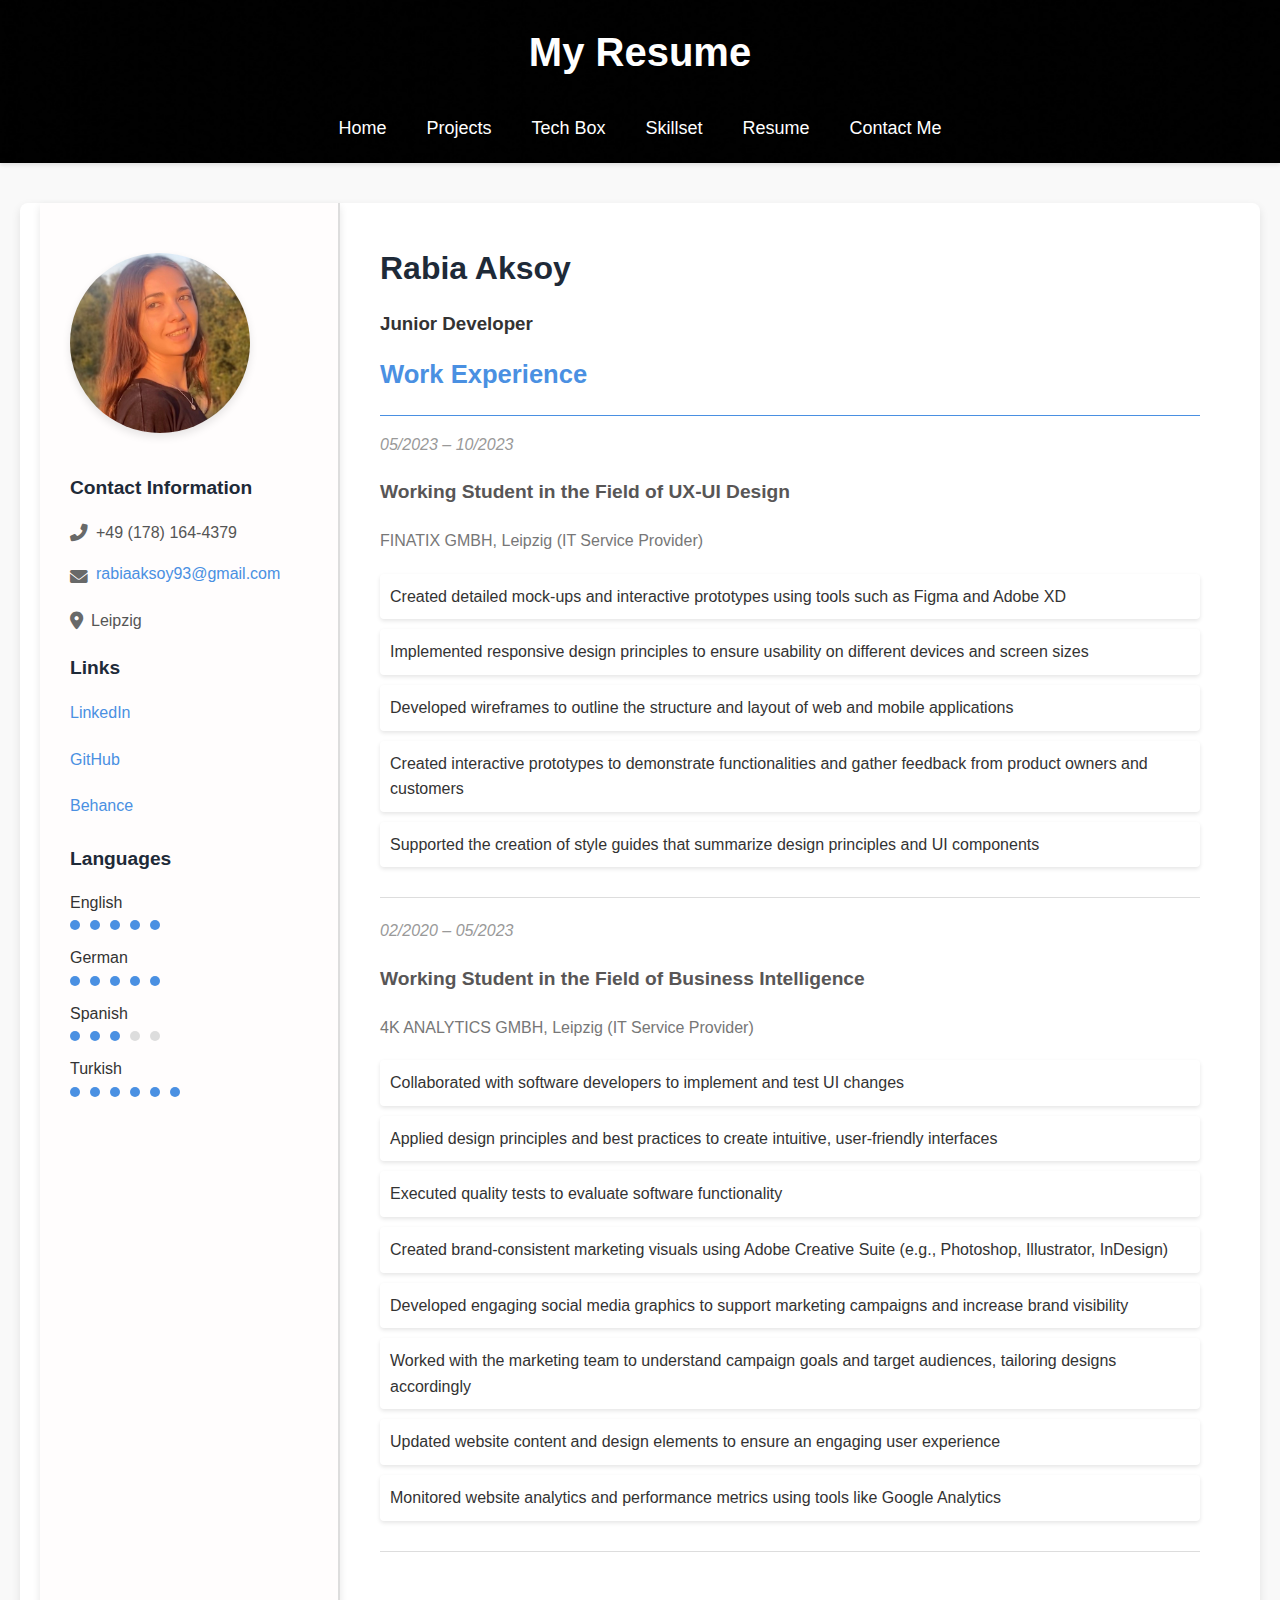
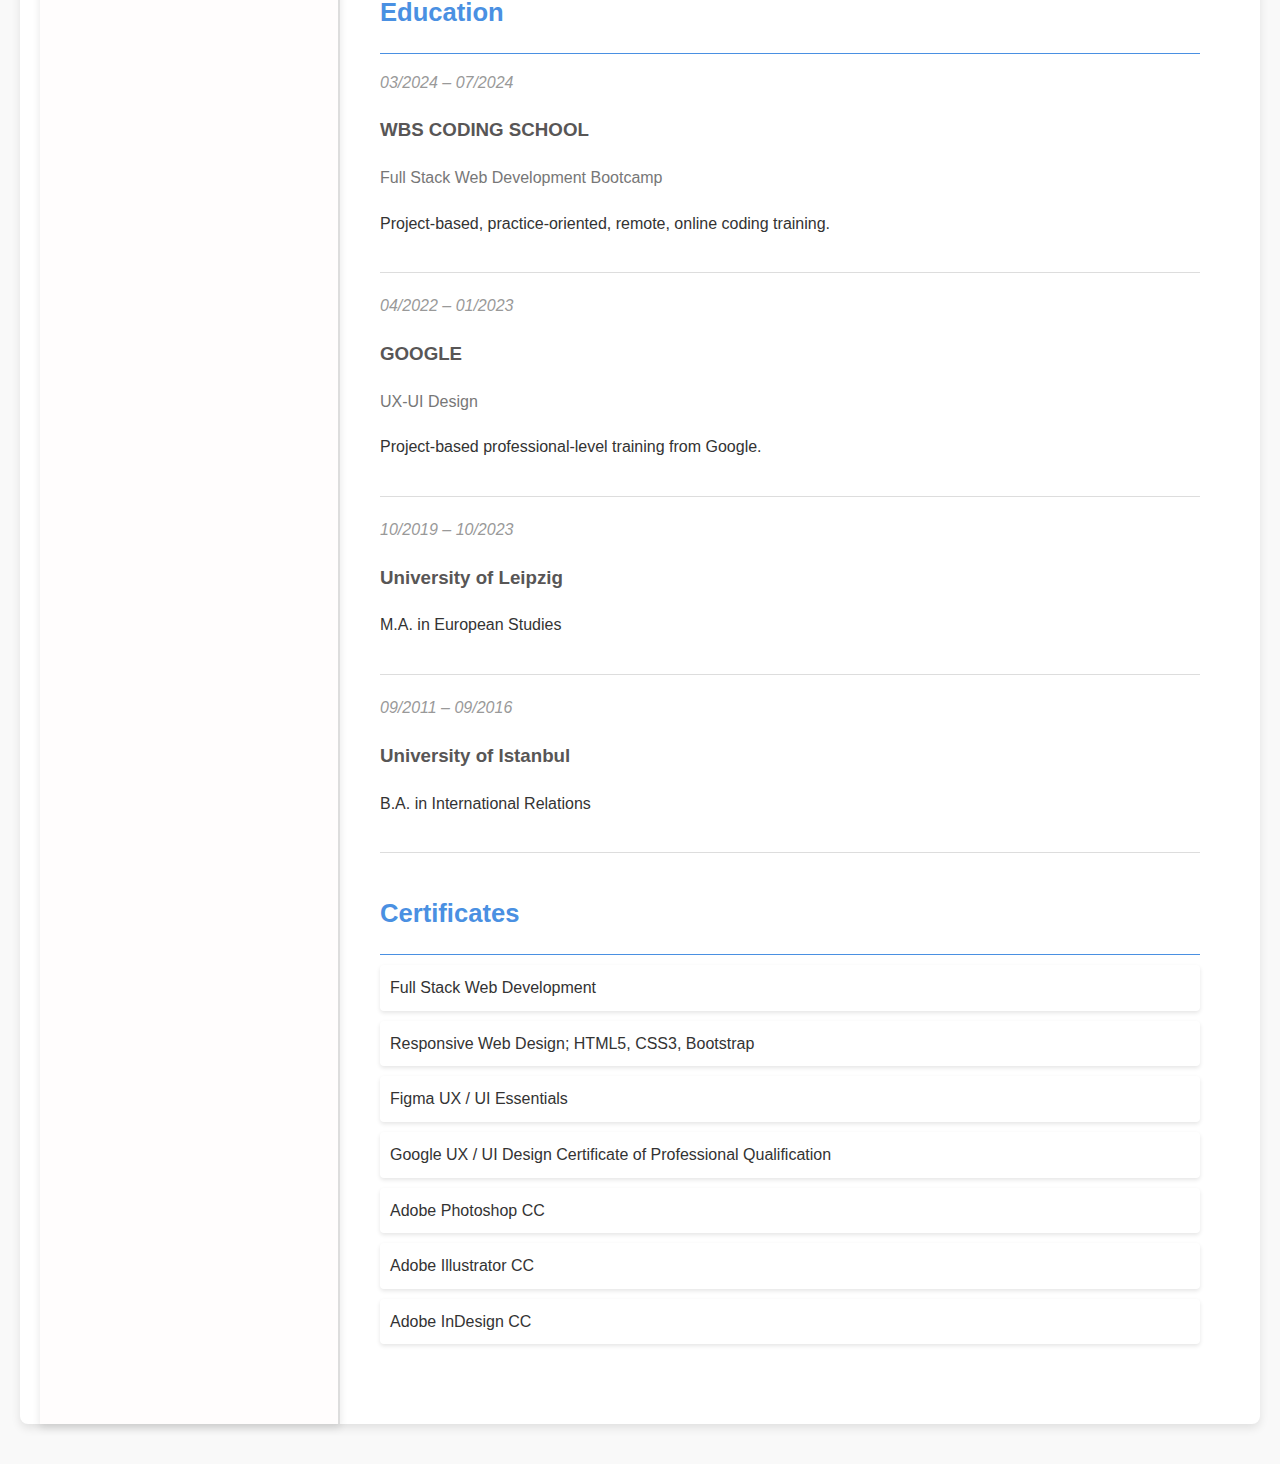
==== resume.html @ 798db16d "last" ====
<!DOCTYPE html>
<html lang="en">
<head>
    <meta charset="UTF-8">
    <meta name="viewport" content="width=device-width, initial-scale=1.0">
    <title>My Resume</title>
    <link rel="stylesheet" href="styles.css">
    <link rel="stylesheet" href="https://cdnjs.cloudflare.com/ajax/libs/font-awesome/6.0.0-beta3/css/all.min.css">
</head>
<body>
    <header>
        <h1>My Resume</h1>
        <nav>
            <ul>
                <li><a href="index.html">Home</a></li>
                <li><a href="index.html#projects">Projects</a></li>
                <li><a href="index.html#technologies">Tech Box</a></li>
                <li><a href="index.html#skills">Skillset</a></li>
                <li><a href="resume.html">Resume</a></li>
                <li><a href="index.html#contact">Contact Me</a></li>
            </ul>
        </nav>
    </header>
    <main class="resume-container">
        <aside class="sidebar">
            <div class="profile-photo">
                <img src="images/profile.jpg" alt="Profile Photo">
            </div>
            <div class="sidebar-content">
                    <h3>Contact Information</h3>
                    <p><i class="fas fa-phone-alt"></i> +49 (178) 164-4379</p>
                    <p><i class="fas fa-envelope"></i> <a href="mailto:rabiaaksoy93@gmail.com">rabiaaksoy93@gmail.com</a></p>
                    <p><i class="fas fa-map-marker-alt"></i> Leipzig</p>

                <h3>Links</h3>
                <p><a href="https://www.linkedin.com/in/rabia-aksy" target="_blank">LinkedIn</a></p>
                <p><a href="https://github.com/rbksy" target="_blank">GitHub</a></p>
                <p><a href="https://www.behance.net/rabiaaksoy" target="_blank">Behance</a></p>
                
               <!-- Languages Section -->
<div class="languages-section">
    <h3>Languages</h3>
    <ul class="language-list">
        <li>
            <span>English</span>
            <div class="dots">
                <span class="dot filled"></span>
                <span class="dot filled"></span>
                <span class="dot filled"></span>
                <span class="dot filled"></span>
                <span class="dot filled"></span>
            </div>
        </li>
        <li>
            <span>German</span>
            <div class="dots">
                <span class="dot filled"></span>
                <span class="dot filled"></span>
                <span class="dot filled"></span>
                <span class="dot filled"></span>
                <span class="dot filled"></span>
            </div>
        </li>
        <li>
            <span>Spanish</span>
            <div class="dots">
                <span class="dot filled"></span>
                <span class="dot filled"></span>
                <span class="dot filled"></span>
                <span class="dot"></span>
                <span class="dot"></span>
            </div>
        </li>
        <li>
            <span>Turkish</span>
            <div class="dots">
                <span class="dot filled"></span>
                <span class="dot filled"></span>
                <span class="dot filled"></span>
                <span class="dot filled"></span>
                <span class="dot filled"></span>
                <span class="dot filled"></span>
            </div>
        </li>
    </ul>
</div>
            </div>
        </aside>

        <section class="main-content">
            <h2>Rabia Aksoy</h2>
            <h3>Junior Developer</h3>

            <div class="resume-section">
                <h2>Work Experience</h2>
                <div class="experience">
                    <p class="date">05/2023 – 10/2023</p>
                    <h4>Working Student in the Field of UX-UI Design</h4>
                    <h5>FINATIX GMBH, Leipzig (IT Service Provider)</h5>
                    <ul>
                        <li>Created detailed mock-ups and interactive prototypes using tools such as Figma and Adobe XD</li>
                        <li>Implemented responsive design principles to ensure usability on different devices and screen sizes</li>
                        <li>Developed wireframes to outline the structure and layout of web and mobile applications</li>
                        <li>Created interactive prototypes to demonstrate functionalities and gather feedback from product owners and customers</li>
                        <li>Supported the creation of style guides that summarize design principles and UI components</li>
                    </ul>
                </div>
                <div class="experience">
                    <p class="date">02/2020 – 05/2023</p>
                    <h4>Working Student in the Field of Business Intelligence</h4>
                    <h5>4K ANALYTICS GMBH, Leipzig (IT Service Provider)</h5>
                    <ul>
                        <li>Collaborated with software developers to implement and test UI changes</li>
                        <li>Applied design principles and best practices to create intuitive, user-friendly interfaces</li>
                        <li>Executed quality tests to evaluate software functionality</li>
                        <li>Created brand-consistent marketing visuals using Adobe Creative Suite (e.g., Photoshop, Illustrator, InDesign)</li>
                        <li>Developed engaging social media graphics to support marketing campaigns and increase brand visibility</li>
                        <li>Worked with the marketing team to understand campaign goals and target audiences, tailoring designs accordingly</li>
                        <li>Updated website content and design elements to ensure an engaging user experience</li>
                        <li>Monitored website analytics and performance metrics using tools like Google Analytics</li>
                    </ul>
                </div>
            </div>

            <div class="resume-section">
                <h2>Education</h2>
                <div class="education">
                    <p class="date">03/2024 – 07/2024</p>
                    <h3>WBS CODING SCHOOL</h3>
                    <h5>Full Stack Web Development Bootcamp</h5>
                    <p>Project-based, practice-oriented, remote, online coding training.</p>
                </div>
                <div class="education">
                    <p class="date">04/2022 – 01/2023</p>
                    <h3>GOOGLE</h3>
                    <h5>UX-UI Design</h5>
                    <p>Project-based professional-level training from Google.</p>
                </div>
                <div class="education">
                    <p class="date">10/2019 – 10/2023</p>
                    <h3>University of Leipzig</h3>
                    <p>M.A. in European Studies</p>
                </div>
                <div class="education">
                    <p class="date">09/2011 – 09/2016</p>
                    <h3>University of Istanbul</h3>
                    <p>B.A. in International Relations</p>
                </div>
            </div>

            <div class="resume-section">
                <h2>Certificates</h2>
                <ul>
                    <li>Full Stack Web Development</li>
                    <li>Responsive Web Design; HTML5, CSS3, Bootstrap</li>
                    <li>Figma UX / UI Essentials</li>
                    <li>Google UX / UI Design Certificate of Professional Qualification</li>
                    <li>Adobe Photoshop CC</li>
                    <li>Adobe Illustrator CC</li>
                    <li>Adobe InDesign CC</li>
                </ul>                
            </div>
        </section>
    </main>
</body>
</html>
---- styles.css ----
/* General Styles */
body {
    font-family: 'Poppins', Arial, sans-serif;
    margin: 0;
    padding: 0;
    background-color: #f9f9f9;
    color: #333;
    line-height: 1.6;
}

h1, h2, h3, h4, h5, h6 {
    margin: 0 0 15px;
}

h1 {
    font-size: 2.5em;
    font-weight: bold;
    color: #ffffff;
}

h2 {
    font-size: 2em;
    margin-bottom: 15px; 
    color: #1e2a38;
}

/* Toggle Button */
.toggle-btn {
    background: none;
    border: none;
    cursor: pointer;
    outline: none;
    position: absolute;
    top: 40px;
    right: 40px; 
    font-size: 24px;
    color: #ffffff; 
    transition: color 0.3s, transform 0.3s;
}

/* Hover and Active States */
.toggle-btn:hover,
.toggle-btn:focus {
    color: #f4c542; 
}

.toggle-btn.active {
    transform: rotate(20deg); 
}

/* Dark Mode Specific Styling */
body.dark-mode .toggle-btn {
    color: #f4c542; 
}

body.dark-mode .toggle-btn:hover,
body.dark-mode .toggle-btn:focus {
    color: #ffffff; 
}



/* Header */
header {
    background-image: url('images/header.png');
    background-size: cover; 
    background-position: center; 
    background-repeat: no-repeat;
    color: #ffffff;
    padding: 80px; 
    text-align: center;
    box-shadow: 0 2px 4px rgba(0, 0, 0, 0.1);
    min-height: 120px; 
    padding: 20px;
}


header h1 {
    margin-bottom: 30px; 
}

nav ul {
    list-style: none;
    padding: 0;
    margin: 0;
    display: flex;
    justify-content: center;
}

nav ul li {
    margin: 0 20px; 
}

nav ul li a {
    color: #ffffff; 
    text-decoration: none;
    font-size: large;
    font-weight: 500;
    transition: color 0.3s;
}

nav ul li a:hover {
    color: #4a90e2;
}

/* Main Content */
main {
    max-width: 1100px;
    margin: 60px auto; 
    padding: 0 20px;
}

/* About Section */
.about-content {
    display: flex;
    flex-wrap: wrap;
    align-items: center;
    gap: 20px;
    background: #ffffff;
    padding: 20px;
    border-radius: 8px;
    box-shadow: 0 0 10px rgba(0, 0, 0, 0.1);
}

.about-content div {
    flex: 1;
}

/* Projects Section */
#projects {
    margin: 60px 0;
}

#projects h2 {
    margin-top: 60px; 
    margin-bottom: 30px; 
    color: #1e2a38; 
}

#project-list {
    display: grid;
    grid-template-columns: repeat(auto-fit, minmax(300px, 1fr));
    gap: 20px;
}

#project-list .project {
    background-color: #ffffff;
    padding: 20px;
    border-radius: 8px;
    box-shadow: 0 0 10px rgba(0, 0, 0, 0.1);
    transition: transform 0.3s;
}

#project-list .project:hover {
    transform: translateY(-5px);
}

#project-list .project a {
    color: #4a90e2; 
    text-decoration: none;
    font-weight: bold;
    transition: color 0.3s;
}

#project-list .project a:hover {
    color: #1e2a38;
}

/* Technologies Section */
#technologies {
    margin: 80px 0;
    padding: 20px; 
    background: #f4f4f4; 
    border-radius: 8px;
    box-shadow: 0 4px 8px rgba(0, 0, 0, 0.1);
}

#technologies h2 {
    margin-bottom: 30px; 
    font-size: 2em; 
    color: #1e2a38; 
    padding-bottom: 10px; 
}


#technologies ul {
    list-style: none;
    padding-left: 0;
}

#technologies li {
    background: #ffffff; 
    padding: 15px; 
    margin-bottom: 15px; 
    border-radius: 8px;
    box-shadow: 0 2px 5px rgba(0, 0, 0, 0.1); 
    transition: transform 0.3s, box-shadow 0.3s;
    display: flex;
    align-items: center;
}

#technologies li:hover {
    transform: translateY(-5px); 
    box-shadow: 0 4px 8px rgba(0, 0, 0, 0.2); 
}

#technologies li strong {
    color: #333; 
    font-size: 1.2em; 
    margin-right: 10px;
}

#technologies li i, #technologies li .icon {
    font-size: 1.5em;
    margin-right: 5px;
    margin-left: 20px;
}

/* Specific Icon Colors */
.html-icon {
    color: #E34F26; 
}

.css-icon {
    color: #1572B6; 
}

.js-icon {
    color: #F7DF1E; 
}

.react-icon {
    color: #61DAFB; 
}

.node-icon {
    color: #339933;
}

.express-icon {
    color: #000000;
}

.git-icon {
    color: #F05032;
}

.sql-icon {
    color: #336791; 
}

/* SVG Icons */
.icon {
    width: 24px; 
    height: 24px;
    vertical-align: middle;
}



/* Skills Section */
.skills-section {
    display: flex;
    flex-wrap: wrap;
    gap: 20px;
    margin: 40px 0; /* Increased margin for better spacing */
    padding: 20px; /* Added padding for consistent spacing */
    background: #f4f4f4; /* Light background color for contrast */
    border-radius: 8px; /* Consistent border radius */
    box-shadow: 0 4px 10px rgba(0, 0, 0, 0.1); /* Subtle shadow for depth */
}

.skill-category {
    flex: 1;
    min-width: 250px; /* Increased minimum width for better layout */
    background: #ffffff;
    padding: 20px;
    border-radius: 8px;
    box-shadow: 0 2px 5px rgba(0, 0, 0, 0.1);
    transition: transform 0.3s, box-shadow 0.3s;
}

.skill-category:hover {
    transform: translateY(-5px); /* Lift on hover for interactivity */
    box-shadow: 0 4px 8px rgba(0, 0, 0, 0.2);
}

.skill-category h3 {
    margin-bottom: 15px;
    font-size: 1.5em; /* Increased font size for better readability */
    color: #1e2a38; /* Consistent color scheme */
}

.skill-category ul {
    list-style: none;
    padding: 0;
    margin: 0;
}

.skill-category li {
    background: #ffffff;
    padding: 10px;
    margin-bottom: 10px;
    border-radius: 8px;
    box-shadow: 0 2px 5px rgba(0, 0, 0, 0.1);
    display: flex;
    align-items: center;
    transition: transform 0.3s, box-shadow 0.3s;
}

.skill-category li:hover {
    transform: translateY(-5px);
    box-shadow: 0 4px 8px rgba(0, 0, 0, 0.2);
}

.skill-category li i, .skill-category li .icon {
    font-size: 1.5em;
    margin-right: 10px;
}

/* Specific Icon Colors */
.html-icon {
    color: #E34F26;
}

.css-icon {
    color: #1572B6;
}

.js-icon {
    color: #F7DF1E;
}

.react-icon {
    color: #61DAFB;
}

.node-icon {
    color: #339933;
}

.express-icon {
    color: #000000;
}

.git-icon {
    color: #F05032;
}

.sql-icon {
    color: #336791;
}

/* SVG Icons */
.icon {
    width: 24px;
    height: 24px;
    vertical-align: middle;
}


/* Contact Section */
#contact {
    margin: auto; 
    padding: 20px; 
    max-width: 1200px; 
}

#contact h2 {
    margin-bottom: 40px; 
    font-size: 2em;
    color: #1e2a38; 
}

.contact-info {
    display: flex;
    flex-wrap: wrap;
    justify-content: center;
    margin-bottom: 40px; 
}

.contact-item {
    display: flex;
    align-items: center;
    gap: 10px;
    background: #ffffff;
    padding: 10px 20px;
    border-radius: 8px;
    box-shadow: 0 0 10px rgba(0, 0, 0, 0.1);
    margin: 5px;
}

.contact-item i {
    font-size: 1.2em;
    color: #686969;
}

.contact-item p, .contact-item a {
    margin: 0;
    color: #333;
}

.contact-item a {
    color: #4a90e2;
    text-decoration: none;
    transition: color 0.3s;
}

.contact-item a:hover {
    color: #1e2a38;
}

@import url('https://cdnjs.cloudflare.com/ajax/libs/font-awesome/5.15.3/css/all.min.css');


@media (max-width: 768px) {
    nav ul {
        flex-direction: column;
        align-items: center;
    }

    .about-content,
    .skills-section,
    #project-list {
        flex-direction: column;
    }

    .contact-info {
        flex-direction: column; 
        align-items: center; 
    }

    .contact-item {
        width: 100%; 
        max-width: 400px; 
        margin: 10px 0;
    }
}

        /* Footer Styles */
        footer {
            background-color: #000000;
            color: #ffffff;
            padding: 15px 0;
            text-align: center;
        }


/* Resume Container */
.resume-container {
    display: flex;
    flex-wrap: wrap;
    max-width: 1200px;
    margin: 40px auto;
    background: #ffffff;
    box-shadow: 0 4px 10px rgba(0, 0, 0, 0.1);
    border-radius: 8px;
}

/* Sidebar */
.sidebar {
    background-color: #fffdfd;
    flex: 1 1 25%;
    padding-left: 30px;
    box-sizing: border-box;
    border-right: 2px solid #ddd;
    box-shadow: 0 4px 8px rgba(0, 0, 0, 0.1);
}

/* Profile Photo */
.profile-photo {
    width: 180px;
    height: 180px;
    border-radius: 50%;
    overflow: hidden; 
    margin-top: 50px;
    margin-bottom: 40px;
    box-shadow: 0 4px 8px rgba(0, 0, 0, 0.1);
}

.profile-photo img {
    width: 100%; 
    height: auto; 
    display: block; 
}


/* Contact Information Icons */
.sidebar-content p {
    display: flex;
    align-items: center;
    font-size: 0.9em;
    color: #555;
    margin-bottom: 5px;
}

.sidebar-content p i {
    margin-right: 8px;
    color: #686969; 
    font-size: 1.1em; 
}

/* Adjusting Icon Alignment */
.sidebar-content a {
    color: #4a90e2;
    text-decoration: none;
    display: flex;
    align-items: center;
}

.sidebar-content a i {
    margin-right: 8px;
}


/* Sidebar Content */
.sidebar-content {
    margin-top: 20px;
}

.sidebar-content h3 {
    margin-top: 20px;
    color: #1e2a38;
    font-size: 1.2em;
}

.sidebar-content p,
.sidebar-content a {
    color: #555;
    font-size: 1em;
    margin-bottom: 5px;
}

.sidebar-content a {
    text-decoration: none;
    color: #4a90e2;
    transition: color 0.3s;
}

.sidebar-content a:hover {
    color: #1e2a38;
}

/* Language List */
.language-list {
    list-style: none;
    padding: 0;
    margin: 0;
}

.language-list li {
    margin-bottom: 15px;
}

.language-list span {
    font-size: 1em;
    color: #333;
    margin-right: 10px;
}

.dots {
    display: flex;
    align-items: center;
}

.dot {
    width: 10px;
    height: 10px;
    border-radius: 50%;
    background: #ddd;
    margin-right: 5px;
    margin-top: 5px;
}

.dot.filled {
    background: #4a90e2; 
}

.dot:last-child {
    margin-right: 0;
}

/* Main Content */
.main-content {
    flex: 1 1 75%;
    padding: 40px;
    box-sizing: border-box;
}

/* Resume Section */
.resume-section {
    margin-bottom: 40px;
}

.resume-section h2 {
    border-bottom: 1.8px solid #4a90e2;
    padding-bottom: 20px;
    margin-bottom: 10px;
    color: #4a90e2;
    font-size: 1.6em;
}

.resume-section h3, .resume-section h4, .resume-section h5 {
    margin: 20px 0;
    color: #585656;
}

.resume-section h4 {
    font-size: 1.2em;
}

.resume-section h5 {
    font-size: 1em;
    color: #777;
    font-weight: normal;
}

.resume-section ul {
    list-style: disc;
    padding-left: 20px;
    margin: 0;
}

.resume-section ul li {
    margin-bottom: 15px;
}

/* Experience and Education */
.experience, .education {
    margin-bottom: 20px; 
    padding-bottom: 20px;
    border-bottom: 1px solid #ddd; 
}

.date {
    font-style: italic;
    color: #999;
}

/* Certificates */
.resume-section ul {
    list-style: none;
    padding-left: 0;
}

.resume-section ul li {
    background: #ffffff;
    padding: 10px;
    border-radius: 4px;
    margin-bottom: 10px;
    box-shadow: 0 2px 4px rgba(0, 0, 0, 0.1);
}

/* Responsive Design */
@media (max-width: 768px) {
    nav ul {
        flex-direction: column;
        align-items: center;
    }

    .sidebar {
        border-right: none;
        border-bottom: 1px solid #ddd;
    }

    .resume-container {
        flex-direction: column;
    }

    .main-content {
        padding: 20px;
    }
}



/* Dark Mode Styles */
body.dark-mode {
    background-color: #333333;
    color: #f9f9f9;
}

/* General Styles for Headers */
body.dark-mode h1, body.dark-mode h2, body.dark-mode h3, body.dark-mode h4, body.dark-mode h5, body.dark-mode h6 {
    color: #f9f9f9;
}

/* Header */
body.dark-mode header {
    background-image: url('images/header-dark.png'); /* Ensure you have a dark version of the image */
    color: #333333;
    box-shadow: 0 2px 4px rgba(255, 255, 255, 0.1);
}

/* Navigation */
body.dark-mode nav ul li a {
    color: #f9f9f9;
}

body.dark-mode nav ul li a:hover {
    color: #4a90e2;
}

/* About Section */
body.dark-mode .about-content {
    background: #444444;
    box-shadow: 0 0 10px rgba(255, 255, 255, 0.1);
}

/* Projects Section */
body.dark-mode #projects h2 {
    color: #f9f9f9;
}

body.dark-mode #project-list .project {
    background-color: #444444;
    box-shadow: 0 0 10px rgba(255, 255, 255, 0.1);
}

body.dark-mode #project-list .project a {
    color: #4a90e2;
}

body.dark-mode #project-list .project a:hover {
    color: #f9f9f9;
}

/* Technologies Section */
body.dark-mode #technologies {
    background: #333333;
    padding: 20px; 
    border-radius: 8px;
    box-shadow: 0 4px 8px rgba(255, 255, 255, 0.1);
}

body.dark-mode #technologies h2 {
    color: #f9f9f9;
}

body.dark-mode #technologies ul {
    list-style: none;
    padding: 0;
    margin: 0;
}

body.dark-mode #technologies li {
    background: #444444;
    padding: 15px;
    margin-bottom: 15px;
    border-radius: 8px;
    box-shadow: 0 2px 5px rgba(255, 255, 255, 0.1);
    display: flex;
    align-items: center;
    transition: transform 0.3s, box-shadow 0.3s;
}

body.dark-mode #technologies li:hover {
    transform: translateY(-5px);
    box-shadow: 0 4px 8px rgba(255, 255, 255, 0.2);
}

body.dark-mode #technologies li strong {
    color: #f9f9f9;
}

body.dark-mode #technologies li i,
body.dark-mode #technologies li .icon {
    color: #f9f9f9;
}

/* Specific Icon Colors for Dark Mode */
body.dark-mode .mongodb-icon {
    color: #ffffff; /* White color for MongoDB icon */
}

body.dark-mode .figma-icon {
    color: #ffffff; /* White color for Figma icon */
}

/* SVG Icon Colors for Dark Mode */
body.dark-mode .figma-icon {
    filter: invert(1) brightness(2); /* Adjust the filter to ensure proper visibility in dark mode */
}

body.dark-mode .mongodb-icon {
    filter: invert(1) brightness(4); /* Adjust the filter to ensure proper visibility in dark mode */
}

/* Skills Section */
body.dark-mode .skills-section {
    background: #333333;
    box-shadow: 0 4px 10px rgba(255, 255, 255, 0.1);
}

body.dark-mode .skill-category {
    background: #444444;
}

body.dark-mode .skill-category h3 {
    color: #f9f9f9;
}

body.dark-mode .skill-category li {
    background: #444444;
}

body.dark-mode .skill-category li i,
body.dark-mode .skill-category li .icon {
    color: #f9f9f9;
}

/* Contact Section */
body.dark-mode #contact {
    background: #333333;
}

body.dark-mode #contact h2 {
    color: #f9f9f9;
}

body.dark-mode .contact-item {
    background: #444444;
}

body.dark-mode .contact-item a {
    color: #4a90e2;
}

body.dark-mode .contact-item a:hover {
    color: #f9f9f9;
}
body.dark-mode .contact-item i {
    color: #cccccc; /* Lighter gray for icons */
}

/* Footer */
body.dark-mode footer {
    background-color: #222222;
    color: #f9f9f9;
}

/* Resume Container */
body.dark-mode .resume-container {
    background: #444444;
}

/* Sidebar */
body.dark-mode .sidebar {
    background-color: #333333;
    border-right: 2px solid #444444;
}

/* Profile Photo */
body.dark-mode .profile-photo {
    box-shadow: 0 4px 8px rgba(255, 255, 255, 0.1);
}

/* Sidebar Content */
body.dark-mode .sidebar-content p,
body.dark-mode .sidebar-content a {
    color: #bfbfbf;
}

/* Resume Section */
body.dark-mode .resume-section ul li {
    background: #444444;
}

body.dark-mode .resume-section h2 {
    color: #4a90e2;
}

body.dark-mode .resume-section h3,
body.dark-mode .resume-section h4,
body.dark-mode .resume-section h5 {
    color: #bfbfbf;
}

body.dark-mode .date {
    color: #999999;
}
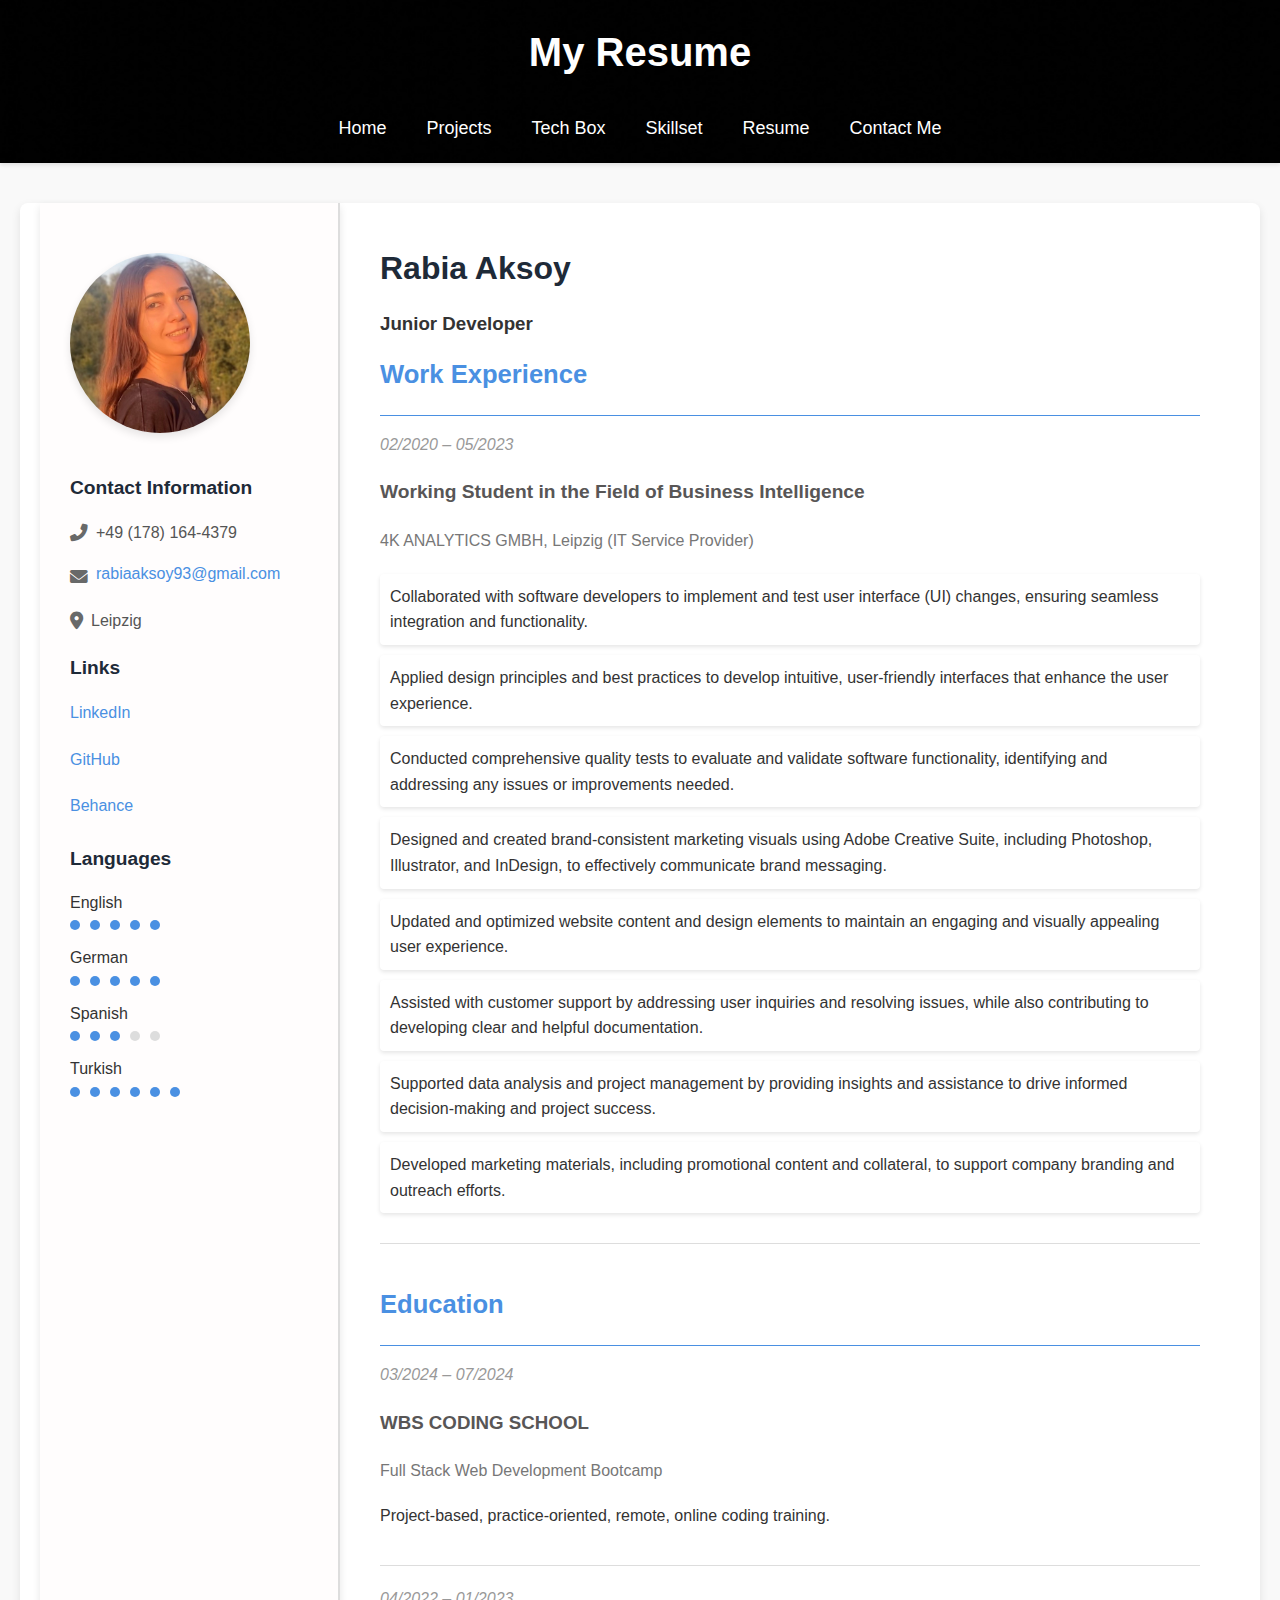
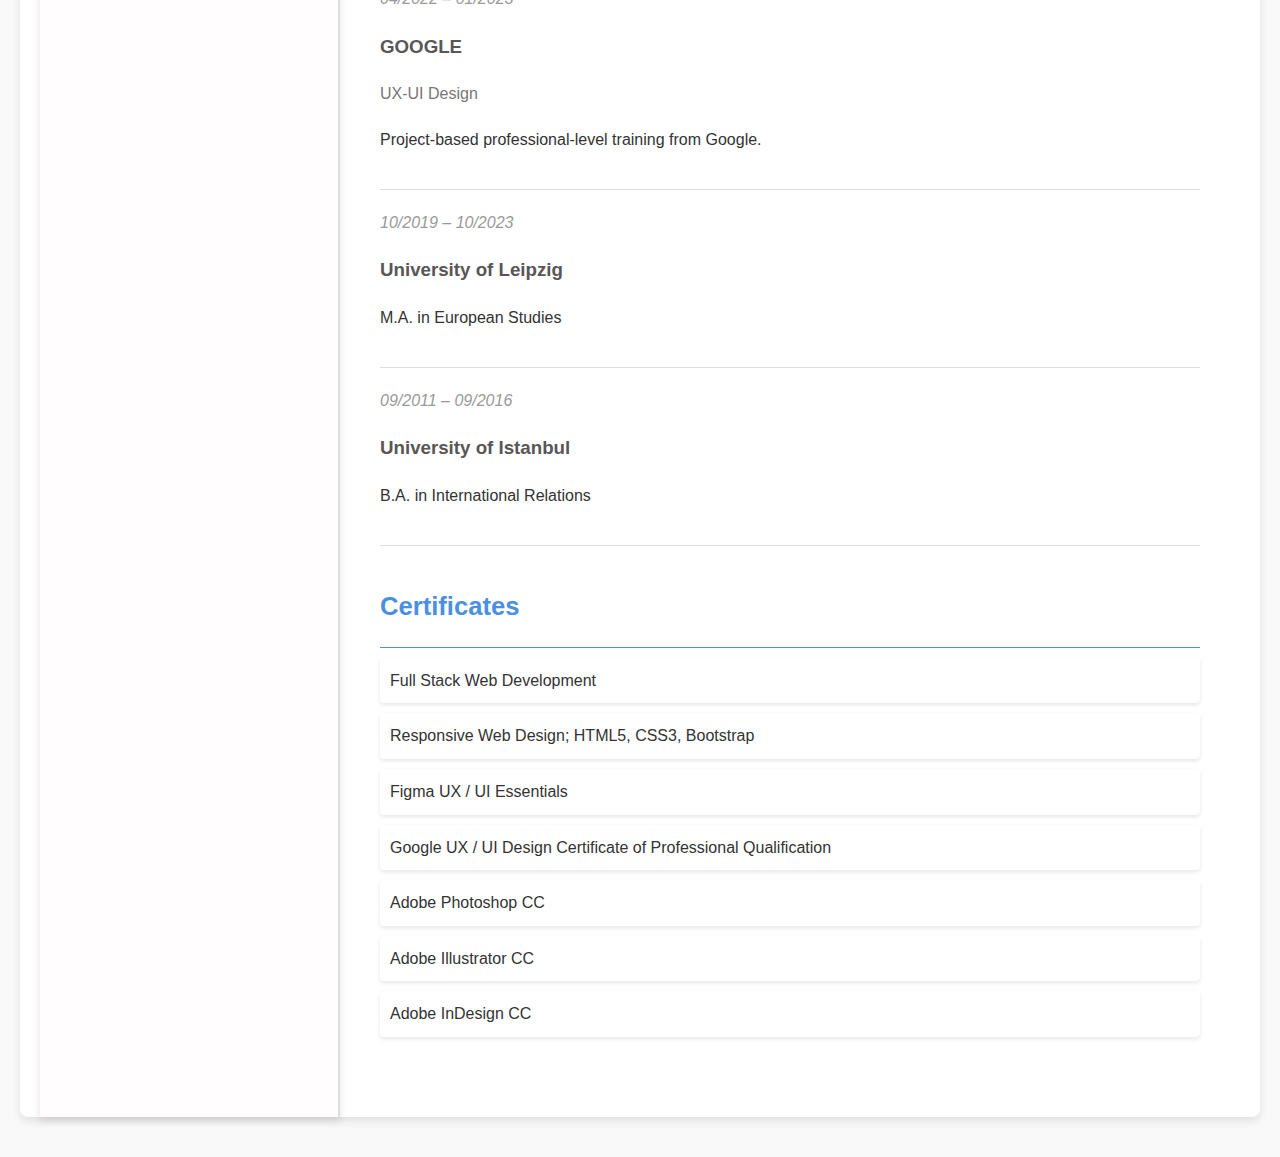
==== commit 8644b9b1: "changed" ====
--- a/resume.html
+++ b/resume.html
@@ -94,30 +94,18 @@
             <div class="resume-section">
                 <h2>Work Experience</h2>
                 <div class="experience">
-                    <p class="date">05/2023 – 10/2023</p>
-                    <h4>Working Student in the Field of UX-UI Design</h4>
-                    <h5>FINATIX GMBH, Leipzig (IT Service Provider)</h5>
-                    <ul>
-                        <li>Created detailed mock-ups and interactive prototypes using tools such as Figma and Adobe XD</li>
-                        <li>Implemented responsive design principles to ensure usability on different devices and screen sizes</li>
-                        <li>Developed wireframes to outline the structure and layout of web and mobile applications</li>
-                        <li>Created interactive prototypes to demonstrate functionalities and gather feedback from product owners and customers</li>
-                        <li>Supported the creation of style guides that summarize design principles and UI components</li>
-                    </ul>
-                </div>
-                <div class="experience">
                     <p class="date">02/2020 – 05/2023</p>
                     <h4>Working Student in the Field of Business Intelligence</h4>
                     <h5>4K ANALYTICS GMBH, Leipzig (IT Service Provider)</h5>
                     <ul>
-                        <li>Collaborated with software developers to implement and test UI changes</li>
-                        <li>Applied design principles and best practices to create intuitive, user-friendly interfaces</li>
-                        <li>Executed quality tests to evaluate software functionality</li>
-                        <li>Created brand-consistent marketing visuals using Adobe Creative Suite (e.g., Photoshop, Illustrator, InDesign)</li>
-                        <li>Developed engaging social media graphics to support marketing campaigns and increase brand visibility</li>
-                        <li>Worked with the marketing team to understand campaign goals and target audiences, tailoring designs accordingly</li>
-                        <li>Updated website content and design elements to ensure an engaging user experience</li>
-                        <li>Monitored website analytics and performance metrics using tools like Google Analytics</li>
+                        <li>Collaborated with software developers to implement and test user interface (UI) changes, ensuring seamless integration and functionality.</li>
+                        <li>Applied design principles and best practices to develop intuitive, user-friendly interfaces that enhance the user experience.</li>
+                        <li>Conducted comprehensive quality tests to evaluate and validate software functionality, identifying and addressing any issues or improvements needed.</li>
+                        <li>Designed and created brand-consistent marketing visuals using Adobe Creative Suite, including Photoshop, Illustrator, and InDesign, to effectively communicate brand messaging.</li>
+                        <li>Updated and optimized website content and design elements to maintain an engaging and visually appealing user experience.</li>
+                        <li>Assisted with customer support by addressing user inquiries and resolving issues, while also contributing to developing clear and helpful documentation.</li>
+                        <li>Supported data analysis and project management by providing insights and assistance to drive informed decision-making and project success.</li>
+                        <li>Developed marketing materials, including promotional content and collateral, to support company branding and outreach efforts.</li>
                     </ul>
                 </div>
             </div>
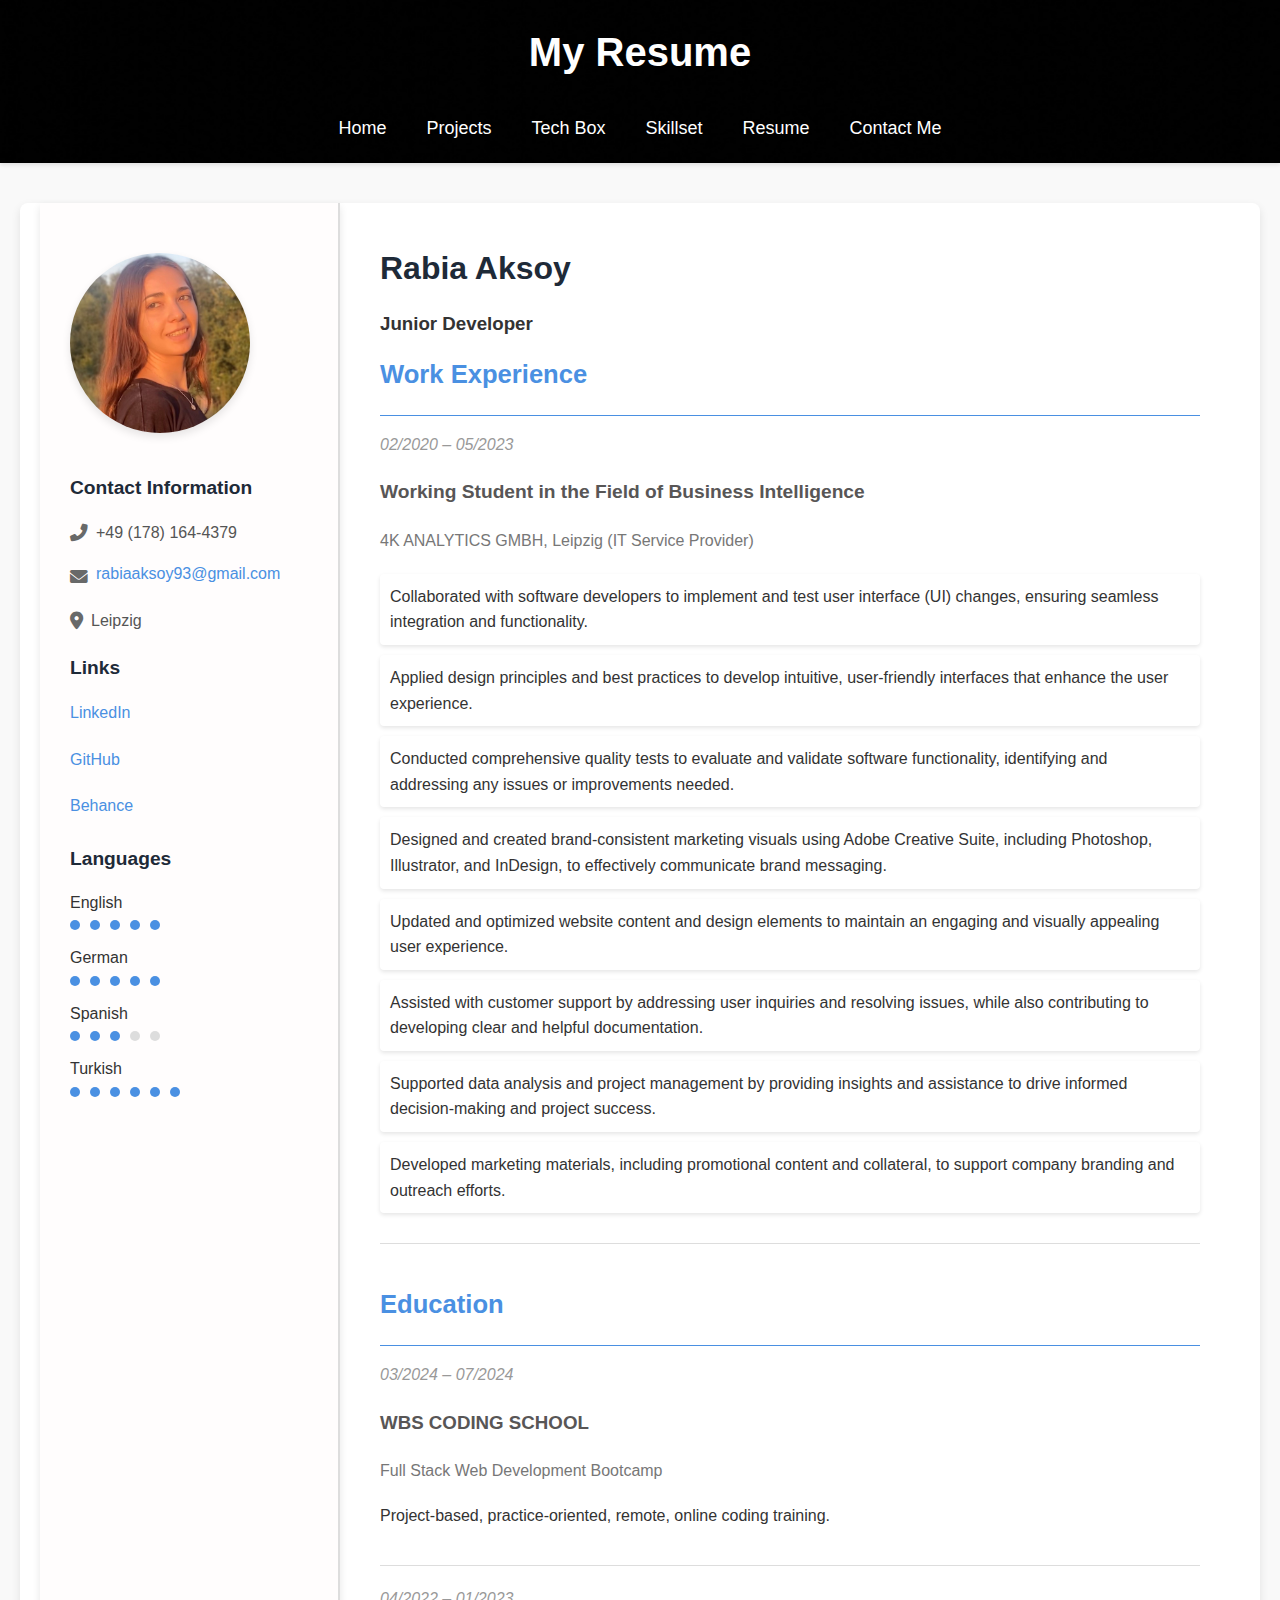
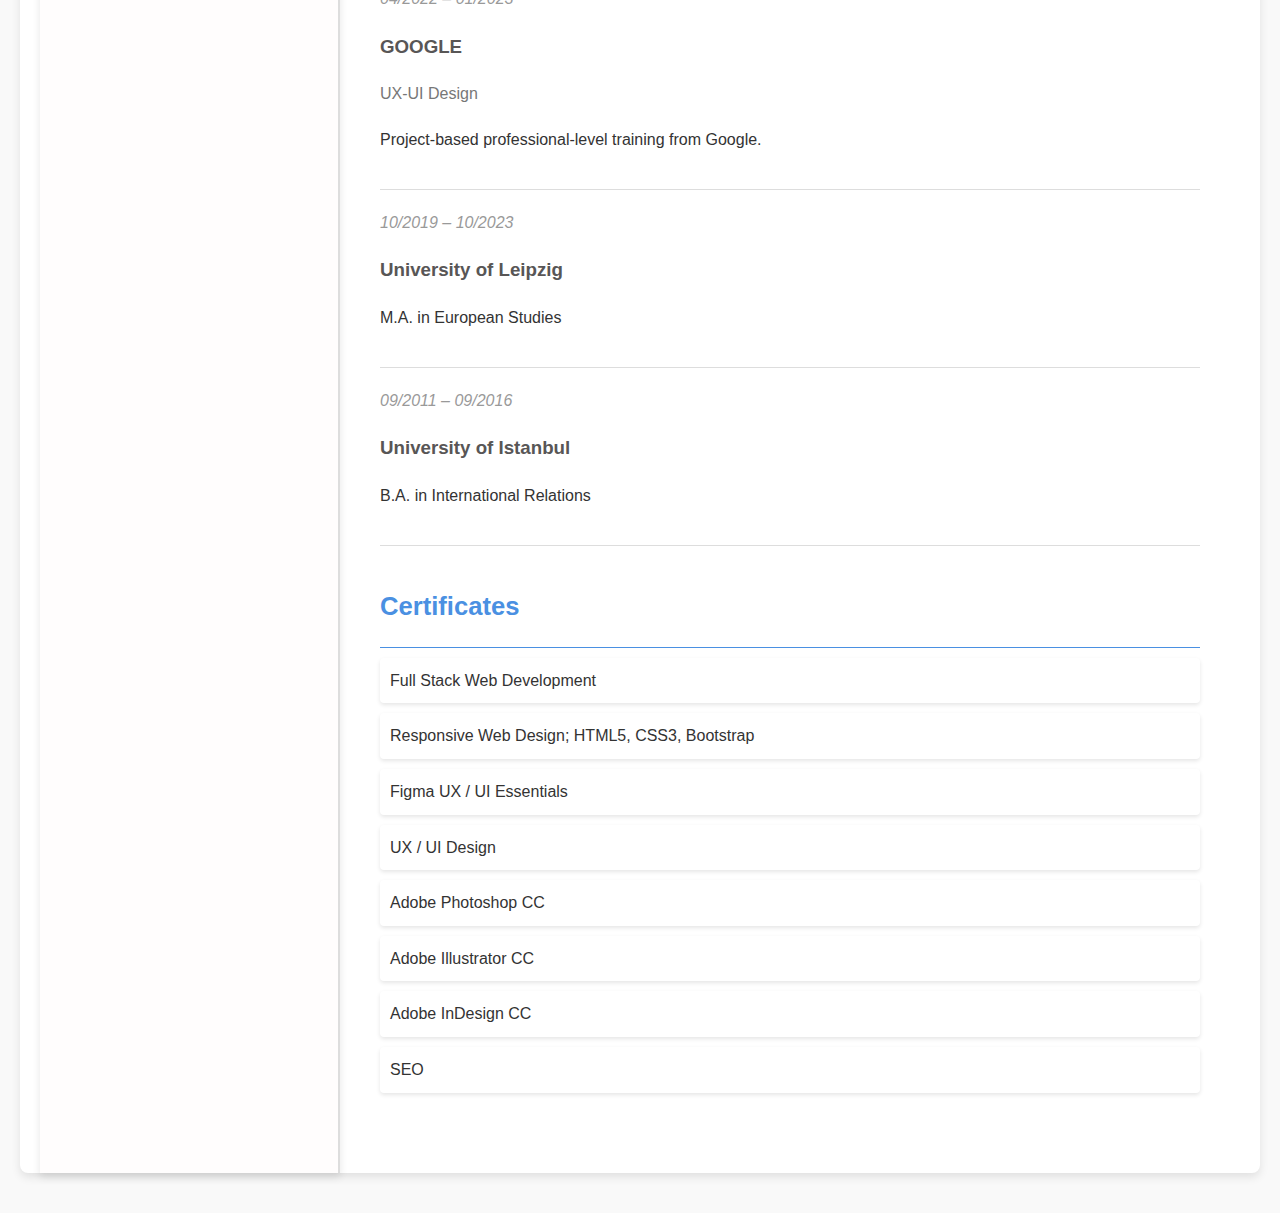
==== commit 056d7828: "new certificate" ====
--- a/resume.html
+++ b/resume.html
@@ -142,10 +142,11 @@
                     <li>Full Stack Web Development</li>
                     <li>Responsive Web Design; HTML5, CSS3, Bootstrap</li>
                     <li>Figma UX / UI Essentials</li>
-                    <li>Google UX / UI Design Certificate of Professional Qualification</li>
+                    <li>UX / UI Design</li>
                     <li>Adobe Photoshop CC</li>
                     <li>Adobe Illustrator CC</li>
                     <li>Adobe InDesign CC</li>
+                    <li>SEO</li>
                 </ul>                
             </div>
         </section>
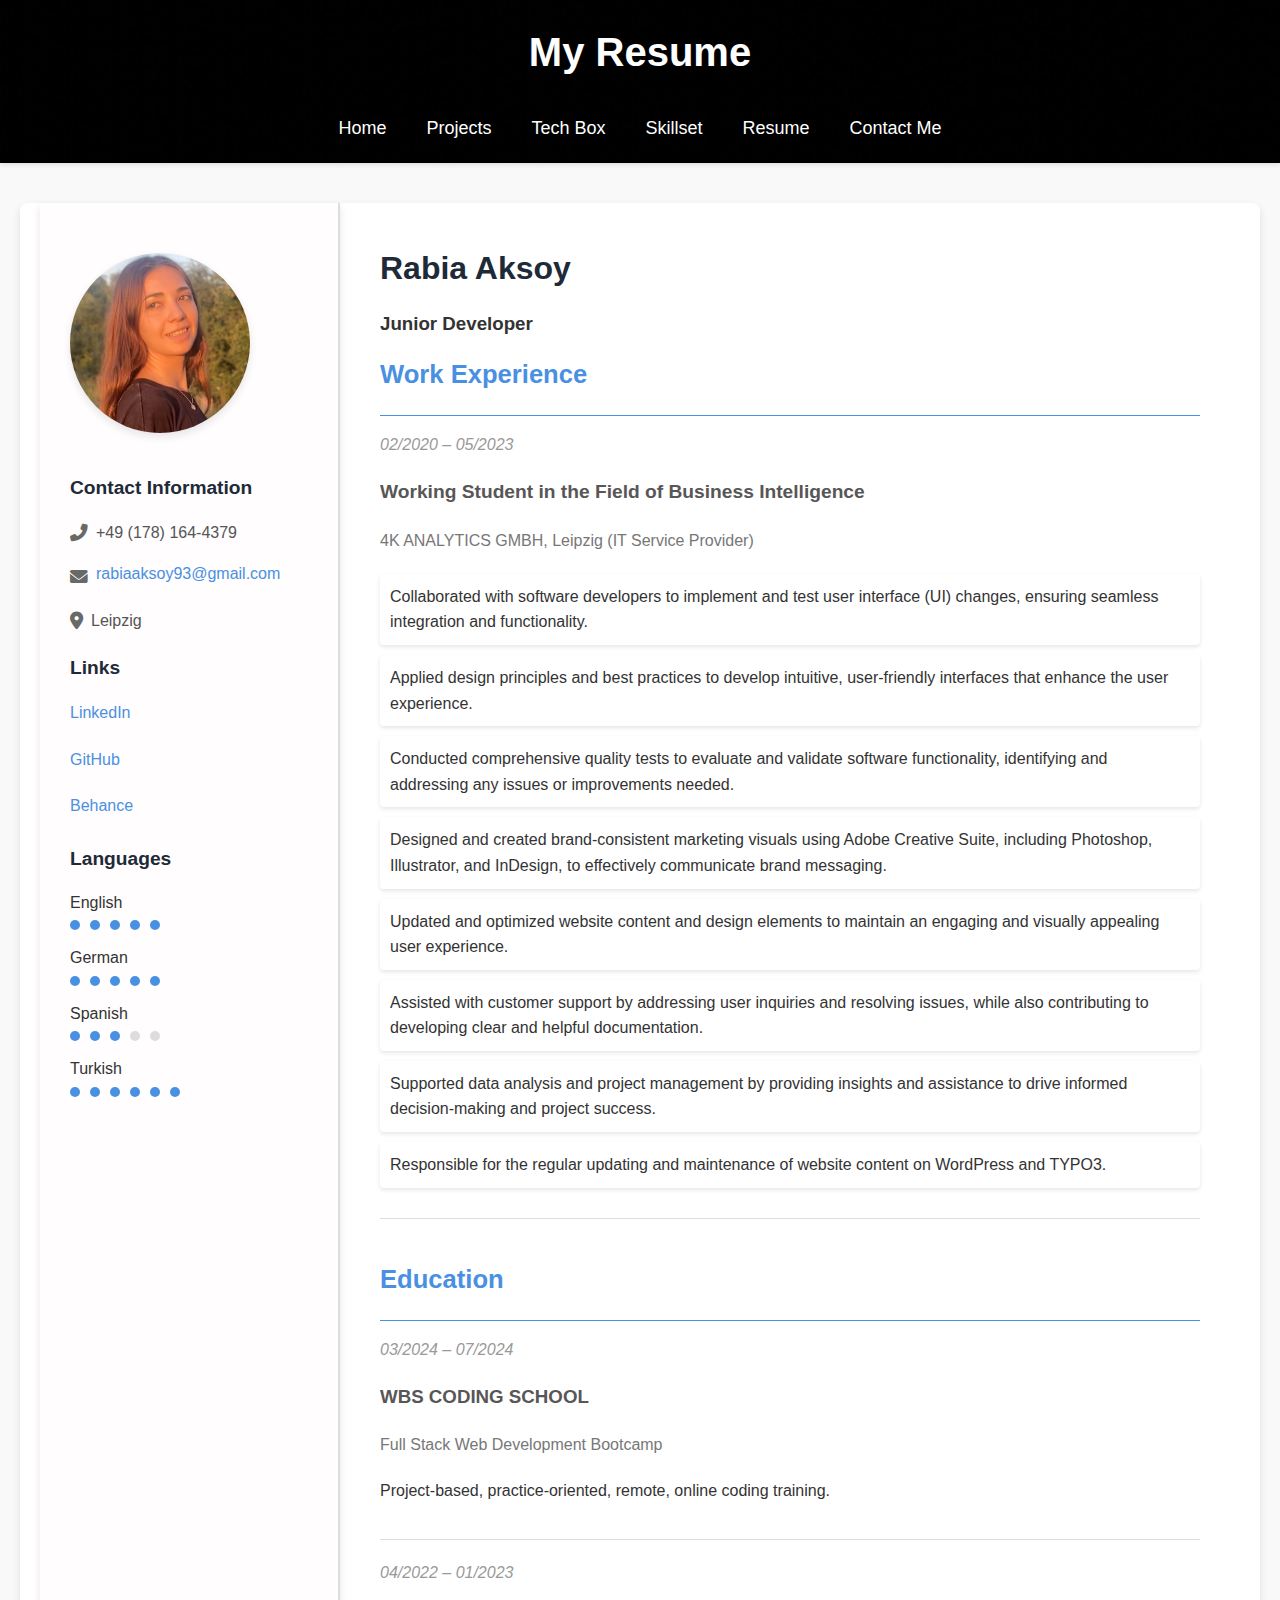
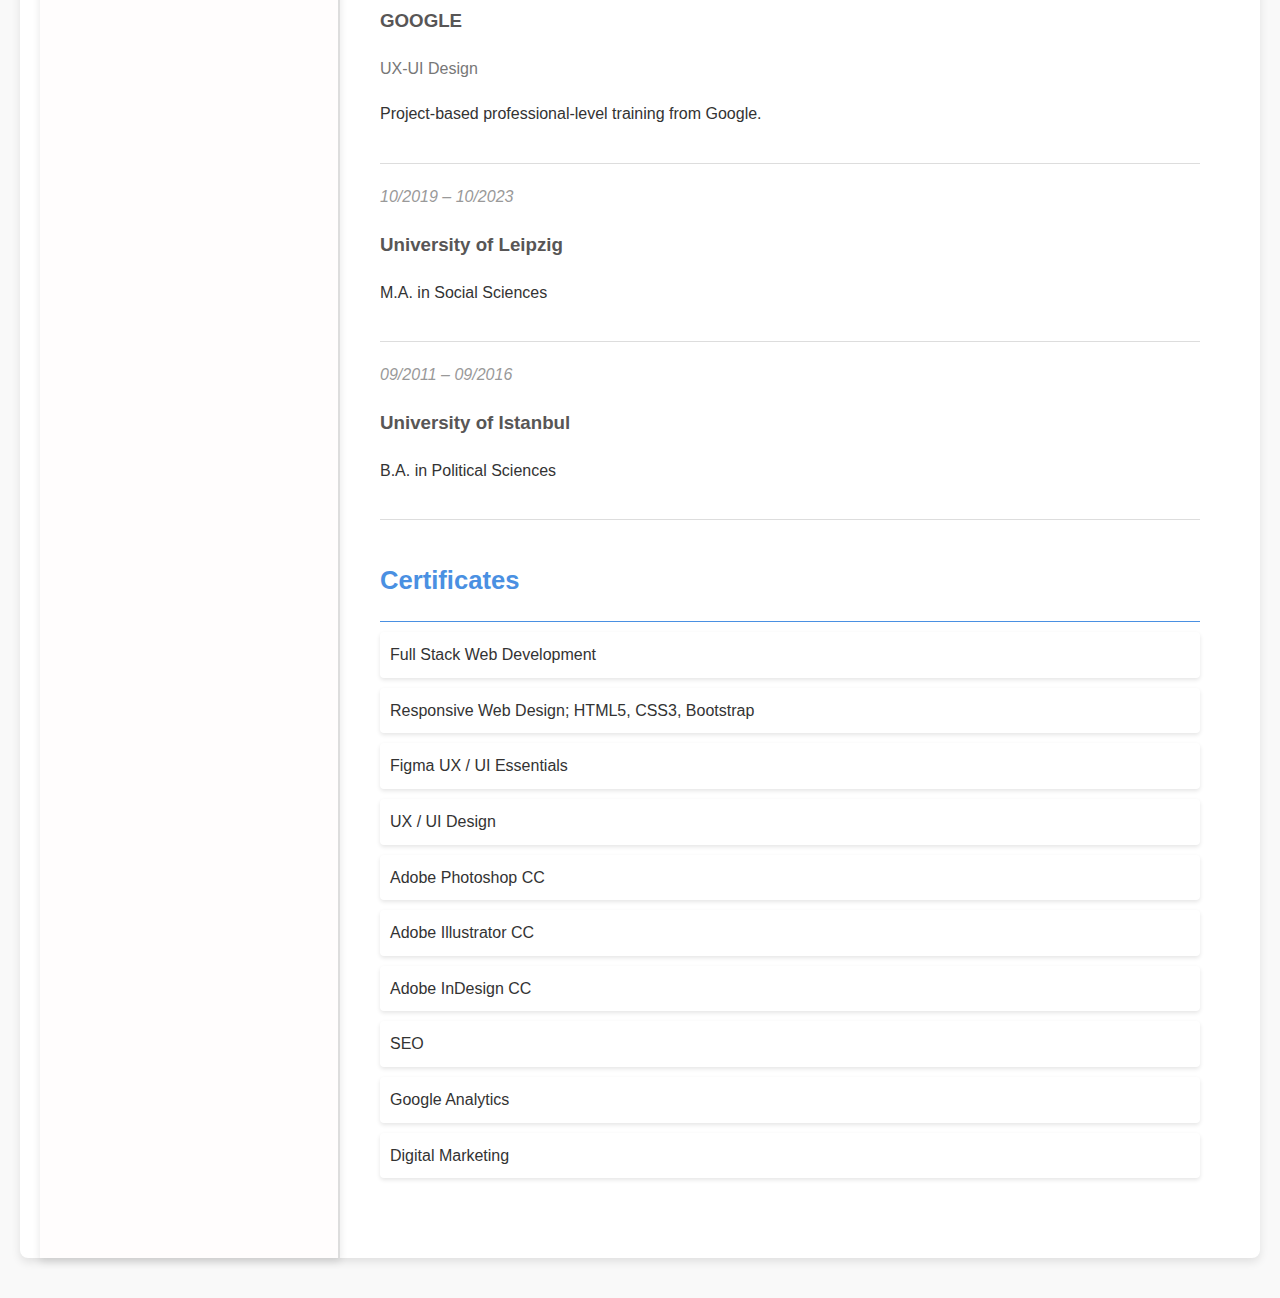
==== commit face1a1d: "certification" ====
--- a/resume.html
+++ b/resume.html
@@ -105,7 +105,7 @@
                         <li>Updated and optimized website content and design elements to maintain an engaging and visually appealing user experience.</li>
                         <li>Assisted with customer support by addressing user inquiries and resolving issues, while also contributing to developing clear and helpful documentation.</li>
                         <li>Supported data analysis and project management by providing insights and assistance to drive informed decision-making and project success.</li>
-                        <li>Developed marketing materials, including promotional content and collateral, to support company branding and outreach efforts.</li>
+                        <li>Responsible for the regular updating and maintenance of website content on WordPress and TYPO3.</li>
                     </ul>
                 </div>
             </div>
@@ -127,12 +127,12 @@
                 <div class="education">
                     <p class="date">10/2019 – 10/2023</p>
                     <h3>University of Leipzig</h3>
-                    <p>M.A. in European Studies</p>
+                    <p>M.A. in Social Sciences</p>
                 </div>
                 <div class="education">
                     <p class="date">09/2011 – 09/2016</p>
                     <h3>University of Istanbul</h3>
-                    <p>B.A. in International Relations</p>
+                    <p>B.A. in Political Sciences</p>
                 </div>
             </div>
 
@@ -147,6 +147,8 @@
                     <li>Adobe Illustrator CC</li>
                     <li>Adobe InDesign CC</li>
                     <li>SEO</li>
+                    <li>Google Analytics</li>
+                    <li>Digital Marketing</li>
                 </ul>                
             </div>
         </section>
